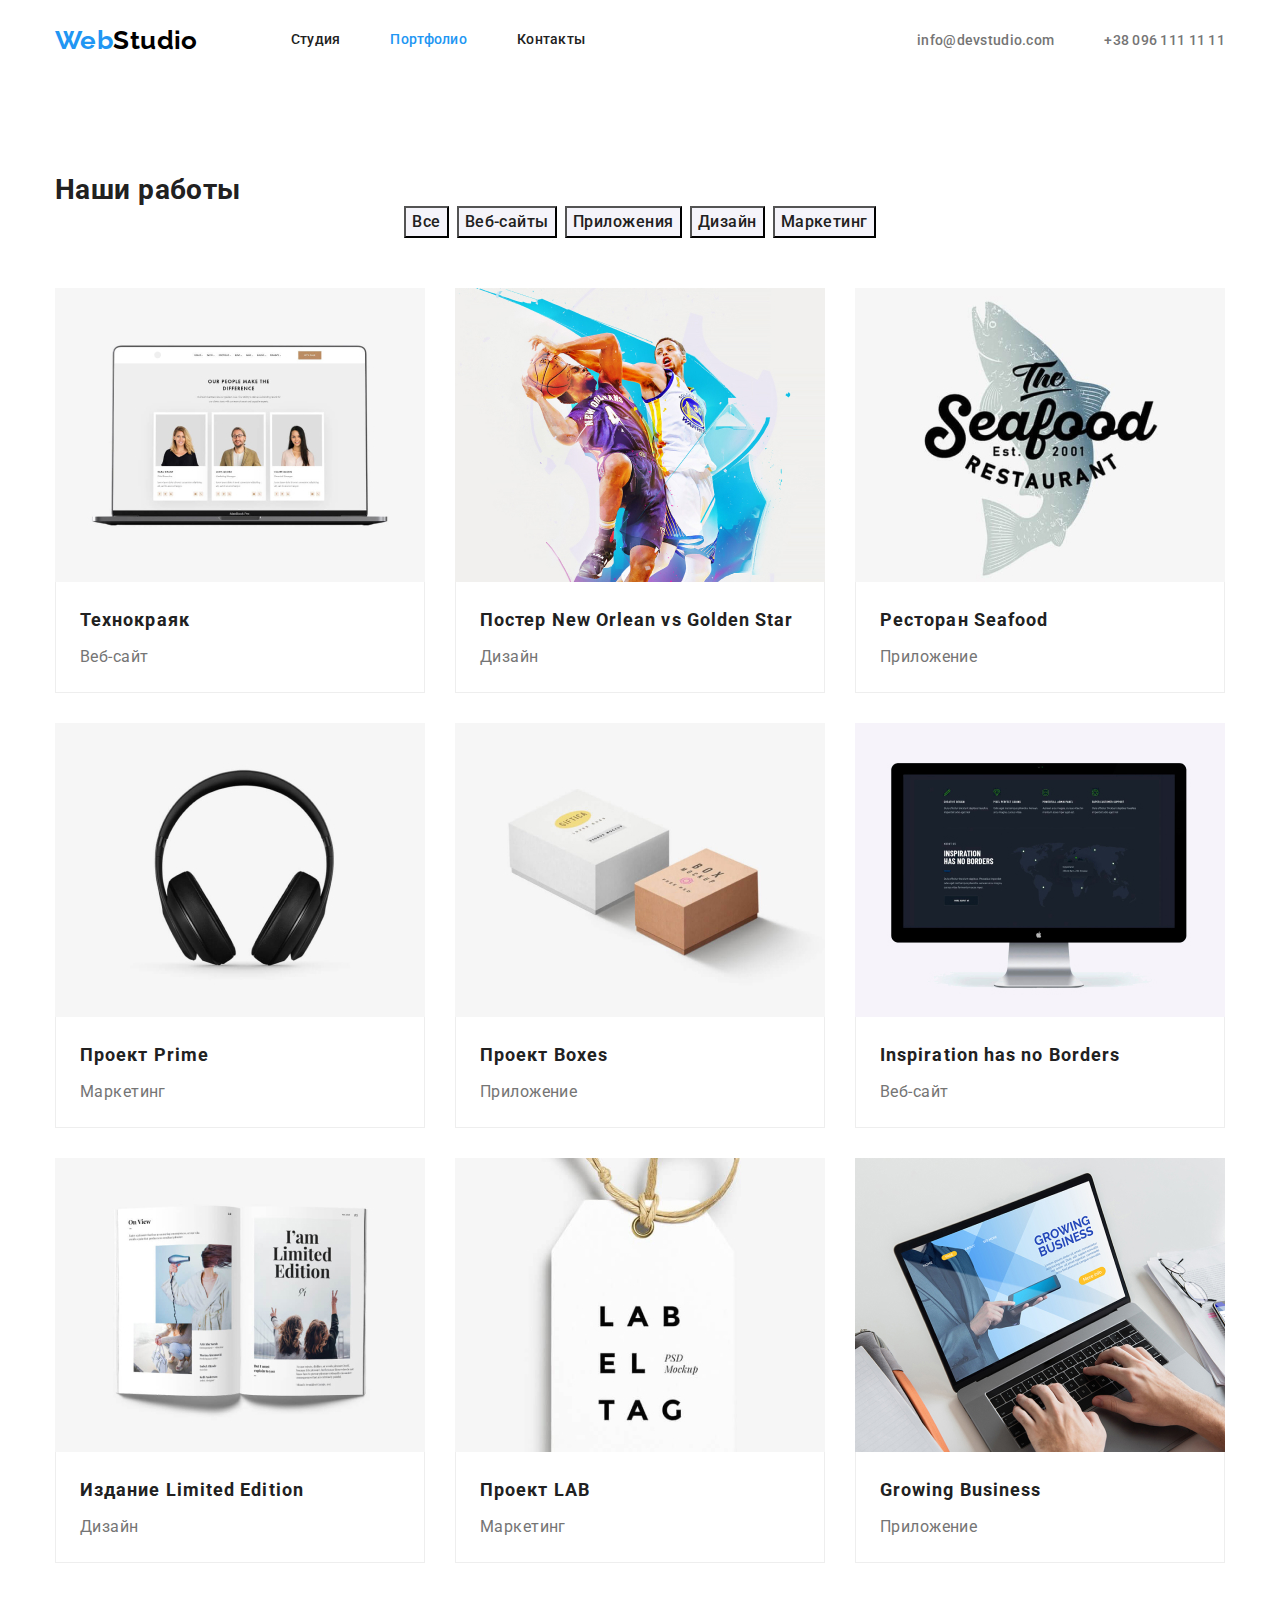
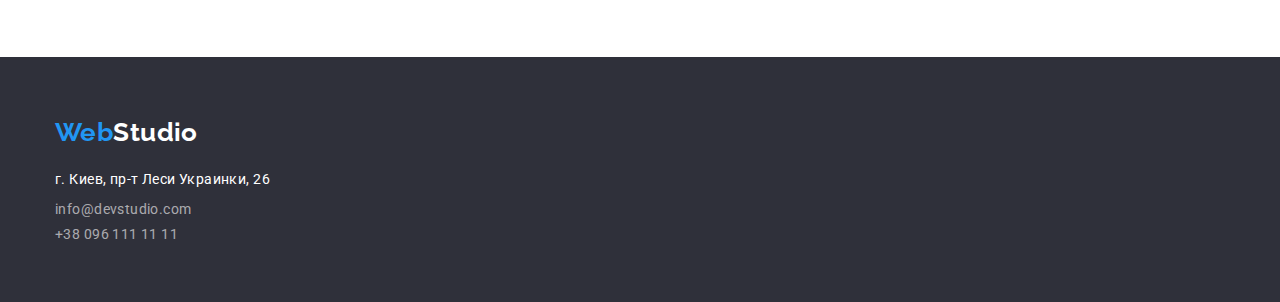
==== portfolio.html @ 912d9c5f "скопіювали файли" ====
<!DOCTYPE html>
<html lang="ru">
<head>
    <meta charset="UTF-8">
    <meta http-equiv="X-UA-Compatible" content="IE=edge">
    <meta name="viewport" content="width=device-width, initial-scale=1.0">
    <title>Портфолио</title>
    <link rel="preconnect" href="https://fonts.gstatic.com">
    <link href="https://fonts.googleapis.com/css2?family=Oleo+Script&family=Raleway:wght@700&family=Roboto:wght@400;500;700;900&display=swap" rel="stylesheet">   
    <link rel="stylesheet" href="https://cdnjs.cloudflare.com/ajax/libs/modern-normalize/1.0.0/modern-normalize.min.css">
    <link rel="stylesheet" href="./css/styles.css">
</head>
<body>
<!-- Шапка -->
  <header>
    <div class="container flex-header">
      <nav class="flex-nav">
        <a href="./index.html" class="logo">Web<span class="logo-black">Studio</span></a>
        <ul class="site-nav list">
          <li class="item"><a href="./index.html"class="link">Студия</a></li>
          <li class="item"><a href=""class="link active">Портфолио</a></li>
          <li class="item"><a href=""class="link">Контакты</a></li>
        </ul>
      </nav>
      
      <ul class="contact-list list">
        <li class="item"><a href="mailto:info@devstudio.com" class="link">info@devstudio.com</a> </li>
        <li class="item"><a href="tel:+380961111111" class="link">+38 096 111 11 11</a></li>
      </ul>
    </div>
  </header>
  <main>
<!-- Роботи -->
    <section class="section">
      <div class="container">
        <h1>Наши работы</h1>
        <ul class="list menu-list">
            <li class="item"><button type="button" class="button">Все</button></li>
            <li class="item"><button type="button" class="button">Веб-сайты</button></li>
            <li class="item"><button type="button" class="button">Приложения</button></li>
            <li class="item"><button type="button" class="button">Дизайн</button></li>
            <li class="item"><button type="button" class="button">Маркетинг</button></li>
        </ul>
        <ul class="list example-list">
            <li class="item">
                <img src="./img/img8.jpg" alt="лого" width="370" height="294">
                <div class="works">
                    <h2 class="example-title">Технокраяк</h2>
                    <p class="text">Веб-сайт</p>
                </div>
            </li>
            <li class="item">
                <img src="./img/img9.jpg" alt="лого" width="370" height="294">
                <div class="works">
                    <h2 class="example-title">Постер New Orlean vs Golden Star</h2>
                    <p class="text">Дизайн</p>
                </div>
            </li>
            <li class="item">
                <img src="./img/img10.jpg" alt="лого" width="370" height="294">
                <div class="works">
                    <h2 class="example-title">Ресторан Seafood</h2>
                    <p class="text">Приложение</p>
                </div>
            </li>
            <li class="item">
                <img src="./img/img11.jpg" alt="лого" width="370" height="294">
                <div class="works">
                    <h2 class="example-title">Проект Prime</h2>
                    <p class="text">Маркетинг</p>
                </div>    
            </li>
            <li class="item">
                <img src="./img/img12.jpg" alt="лого" width="370" height="294">
                <div class="works">
                    <h2 class="example-title">Проект Boxes</h2>
                    <p class="text">Приложение</p>
                </div>
            </li>
            <li class="item">
                <img src="./img/img13.jpg" alt="лого" width="370" height="294">
                <div class="works">
                    <h2 class="example-title">Inspiration has no Borders</h2>
                    <p class="text">Веб-сайт</p>
                </div>
            </li>
            <li class="item">
                <img src="./img/img14.jpg" alt="лого" width="370" height="294">
                <div class="works">
                    <h2 class="example-title">Издание Limited Edition</h2>
                    <p class="text">Дизайн</p>
                </div>
            </li>
            <li class="item">
                <img src="./img/img15.jpg" alt="лого" width="370" height="294">
                <div class="works">
                    <h2 class="example-title">Проект LAB</h2>
                    <p class="text">Маркетинг</p>
                </div>
            </li>
            <li class="item">
                <img src="./img/img16.jpg" alt="лого" width="370" height="294">
                <div class="works">
                    <h2 class="example-title">Growing Business</h2>
                    <p class="text">Приложение</p>
                </div>
            </li>
        </ul>      
      </div>
    </section>
  </main>
    <!-- Футер -->
    <footer class="footer">
        <div class="container">
        <a href="" class="logo">Web<span class="logo-white">Studio</span></a>
        <address class="adress">г. Киев, пр-т Леси Украинки, 26</address>
        <ul class="list contact">
          <li><a href="mailto:info@devstudio.com" class="contact-link">info@devstudio.com</a></li>
          <li><a href="tel:+380961111111" class="contact-link">+38 096 111 11 11</a></li>
        </ul>
      </div>
      </footer>
</body>
</html>
---- css/styles.css ----
/* колір основного тексту #212121 */
/* вторичний колір тексту #757575 */
/* білий #FFFFFF */
/* вторичний білий  rgba(255, 255, 255, 0.6); */
/* акцент #2196F3 */
/* основний колір фону #FFFFFF */
/* вторичний колір фону #F5F4FA */
/* колір фону героя і футера #2F303A */
/* колір рамки #EEEEEE */

html {
    box-sizing: border-box;
}


:root {
    --primary-text-color: #212121;
    --secondary-text-color: #757575;
    --accent: #2196F3;
    --primary-white-color: #FFFFFF;
    --secondary-white-color: rgba(255, 255, 255, 0.6);
    --primary-bg-color: #FFFFFF;
    --secondary-bg-color: #F5F4FA;
    --hero-bg-color: #2F303A;
    --black-color: #000000;
    --border-color: #EEEEEE;
}

body  {
    background-color: var(--primary-bg-color);
    color: var(--primary-text-color);

    font-family: Roboto, sans-serif;
    font-size: 14px;
    letter-spacing: 0.03em;
}

.list {
    list-style: none;
    padding: 0;
    margin: 0;
}

h1, h2, h3, h4, h5, h6 {
    margin-top: 0px;
    margin-bottom: 0px;
}

img{
    display: block;
    max-width: 100%;
    height: auto;
}

.container {
    width: 1200px;
    padding-left: 15px;
    padding-right: 15px;
    margin-left: auto;
    margin-right: auto;
}

/* HEADER */
.flex-header {
    display: flex;
    align-items: center;
}

.flex-nav {
    display: flex;
    align-items: center;
}

/* LOGO */

.logo  {
    color: var(--accent);

    font-family: Raleway, sans-serif;
    font-weight: 700;
    font-size: 26px;
    line-height: 1.19;
    text-decoration: none;
}

.logo-black {
    color: var(--black-color);
}
.logo-white {
    color: var(--primary-white-color);
}

/* nav */

.site-nav {
    display: flex;
    margin-left: 93px;

}


.site-nav .item:not(:last-child) {
    margin-right: 50px;
}

.site-nav .link {
    display: block;
    padding-top: 32px;
    padding-bottom: 32px;

    color: inherit;

    text-decoration: none;
    font-weight: 500;
    line-height: 1.14;
    letter-spacing: 0.02em;
}

.site-nav .link:hover, 
.site-nav .link:focus,
.site-nav .link.active {
    color: var(--accent);
}

.contact-list {
    display: flex;
    margin-left: auto;
}

.contact-list .item:not(:last-child) {
    margin-right: 50px;
}

.contact-list .link {
    color: var(--secondary-text-color);
    
    text-decoration: none;
    font-weight: 500;
    line-height: 1.14;
    letter-spacing: 0.02em;
}
.contact-list .link:hover,
.contact-list .link:focus {
    color: var(--accent);
}

/* hero */

.hero {
    background-color: var(--hero-bg-color);
    text-align: center;
    padding-top: 200px;
    padding-bottom: 200px;
}
    

.hero-title {
    margin-bottom: 36px;

    color: var(--primary-white-color);

    font-weight: 900;
    font-size: 44px;
    line-height: 1.36;
    letter-spacing: 0.06em;
    text-transform: uppercase;
}
    
.hero .hero-button {
    background-color: var(--accent);
    color: var(--primary-white-color);

    font-family: inherit;
    font-weight: 700;
    font-size: 16px;
    line-height: 1.87;
    text-align: center;
    letter-spacing: 0.06em;
}

/* section */

.section {
    padding-top: 94px;
    padding-bottom: 94px;
}

.section.sect-feature {
    padding-bottom: 0px;
}

.feature-list {
    display: flex;
}

.feature-list .item {
    flex-basis: 270px;
}

.feature-list .item:not(:last-child) {
    margin-right: 30px;
}

.feature-list .title {
    margin-bottom: 10px;

    font-size: inherit;
    font-weight: 700;
    line-height: 1.14;
    text-transform: uppercase;
}

.feature-list .text {
    margin-top: 0px;
    margin-bottom: 0px;
    
    color: var(--secondary-text-color);
    line-height: 1.71;
}

.section-title {
    margin-bottom: 50px;

    font-weight: 700;
    font-size: 36px;
    line-height: 1.17;
    text-align: center;
}

.action {
    display: flex;
}

.action .item:not(:last-child) {
    margin-right: 30px;
}

.team{
    background-color: var(--secondary-bg-color);
}

.team-list {
    display: flex;
}

.team-list .item:not(:last-child) {
    margin-right: 30px;
}

.team-list .member {
    padding-top: 30px;
    padding-bottom: 30px;

    background-color: var(--primary-bg-color);
}

.team-list .name {
    margin-bottom: 10px;

    font-weight: 500;
    font-size: 16px;
    line-height: 1.19;
    text-align: center;
}

.team-list .text {
    margin-top: 0px;
    margin-bottom: 0px;

    color: var(--secondary-text-color);

    font-size: 16px;
    line-height: 1.19;
    text-align: center;
}

/* footer */

.footer {
    padding-top: 60px;
    padding-bottom: 60px;

    background-color: var(--hero-bg-color);
}

.adress {
    margin-top: 20px;
    margin-bottom: 9px;

    color: var(--primary-white-color);

    font-family: Roboto;
    font-style: normal; 
    line-height: 1.71;
}


.contact > li+li {
    margin-top: 9px;
}
.contact .contact-link {
    color: var(--secondary-white-color);

    text-decoration: none;
}

.contact .contact-link:hover,
.contact .contact-link:focus {
    color: var(--accent);
}

/* -------- PORTFOLIO --------- */

.menu-list {
    display: flex;
    margin-bottom: 50px;
    justify-content: center;
}

.menu-list .item:not(:last-child) {
    margin-right: 8px;
}

.menu-list .button {
    background-color: var(--secondary-bg-color);
    color: inherit;

    font-family: inherit;
    font-weight: 500;
    font-size: 16px;
    line-height: 1.62;
    text-align: center;
    letter-spacing: 0.03em;
}

.menu-list .button:hover,
.menu-list .button:focus,
.menu-list .button:active{
    background-color: var(--accent);
    color: var(--primary-white-color);
}

.example-list {
    display: flex;
    flex-wrap: wrap;
    margin: -15px;
}

.example-list .item {
    flex-basis: 370 px;
    margin: 15px;
}

.example-list .works {
    padding-top: 20px;
    padding-bottom: 20px;
    padding-right: 24px;
    padding-left: 24px;

    border: 1px solid var(--border-color);
    border-top: transparent;
}

.example-list .example-title {
    
    margin-bottom: 4px;

    font-weight: 700;
    font-size: 18px;
    line-height: 2;
    letter-spacing: 0.06em;
}

.example-list .text {
    margin-top: 0;
    margin-bottom: 0;

    color: var(--secondary-text-color);

    font-size: 16px;
    line-height: 1.87;
}
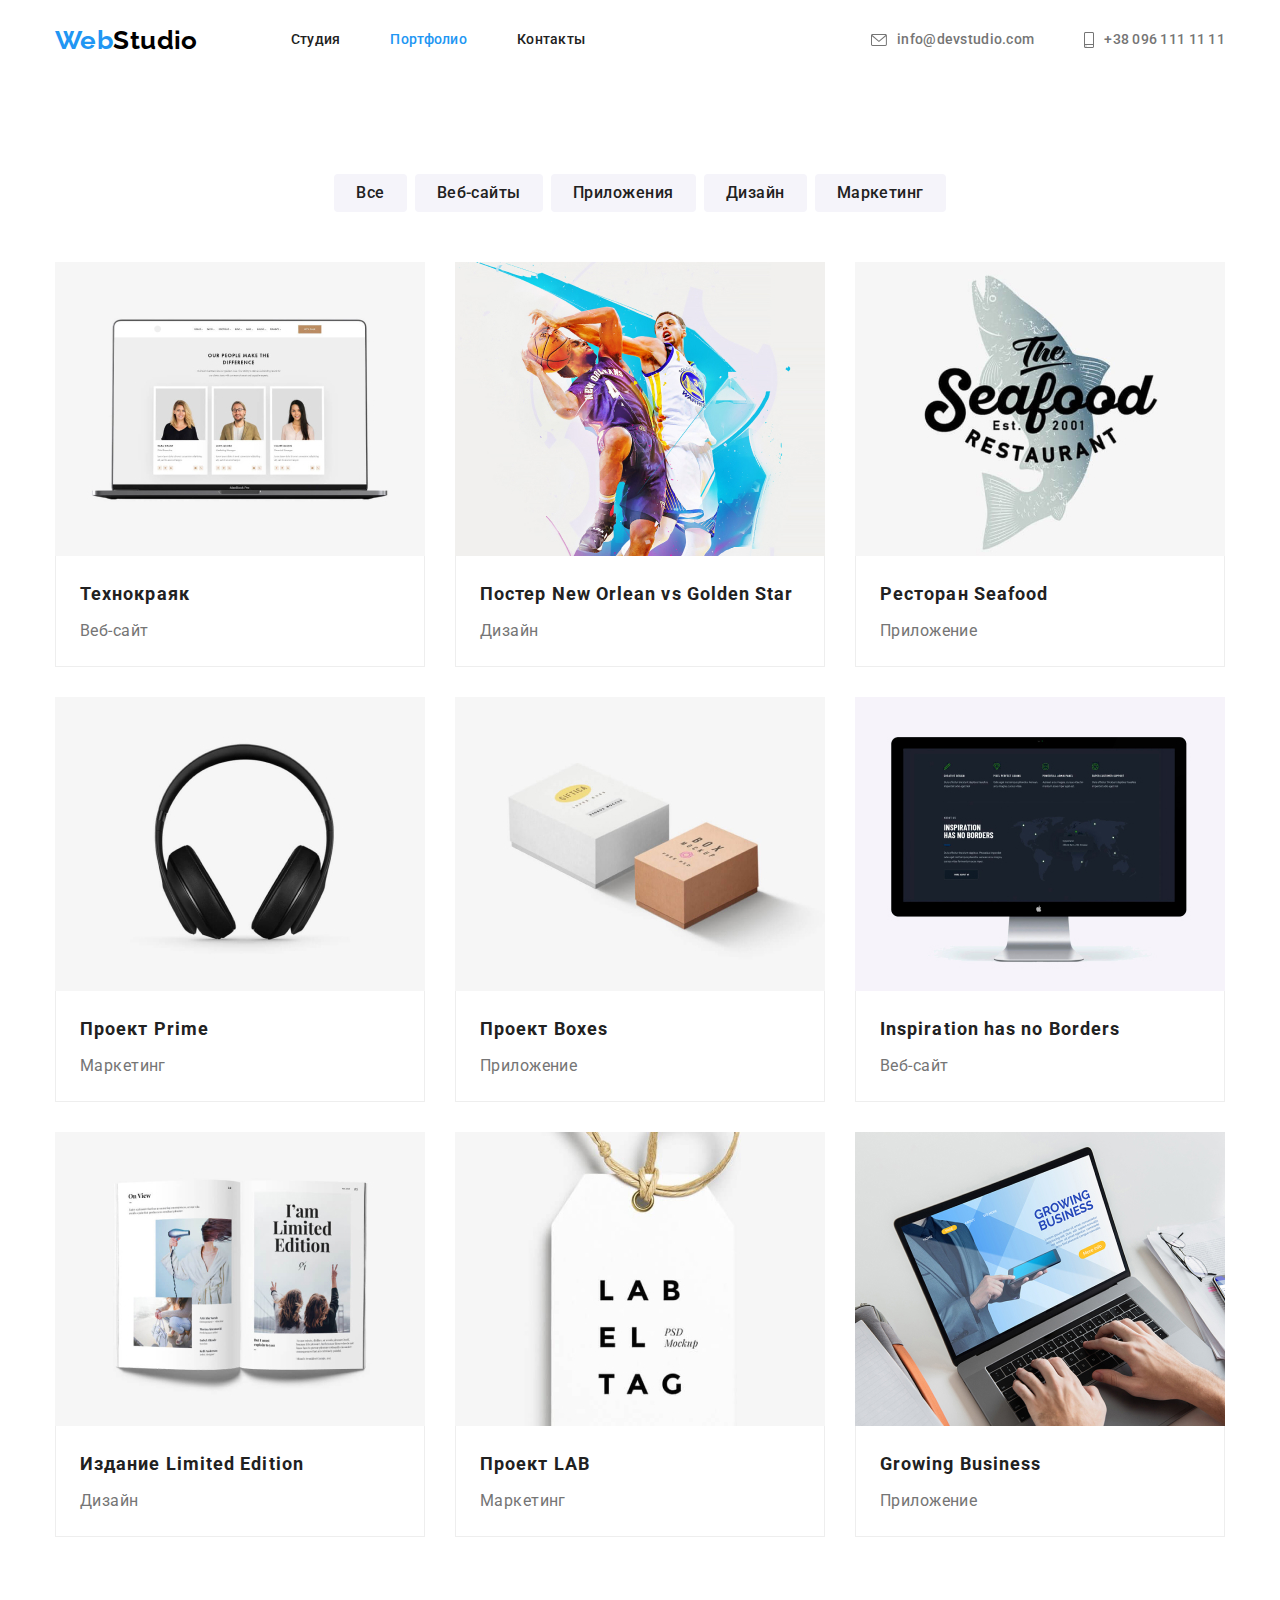
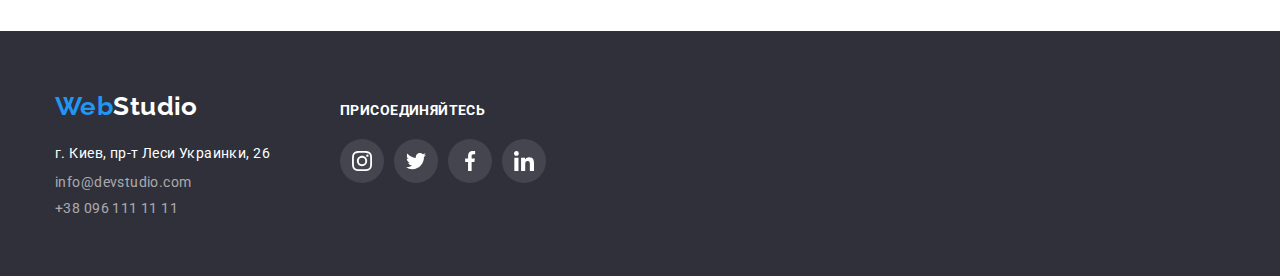
==== commit 98aa62cb: "завершила роботу з svg" ====
--- a/portfolio.html
+++ b/portfolio.html
@@ -12,28 +12,37 @@
 </head>
 <body>
 <!-- Шапка -->
-  <header>
+<header>
     <div class="container flex-header">
-      <nav class="flex-nav">
-        <a href="./index.html" class="logo">Web<span class="logo-black">Studio</span></a>
-        <ul class="site-nav list">
-          <li class="item"><a href="./index.html"class="link">Студия</a></li>
-          <li class="item"><a href=""class="link active">Портфолио</a></li>
-          <li class="item"><a href=""class="link">Контакты</a></li>
+        <nav class="flex-nav">
+          <a href="./index.html" class="logo">Web<span class="logo-black">Studio</span></a>
+          <ul class="site-nav list">
+              <li class="item"><a href="./index.html"class="link">Студия</a></li>
+              <li class="item"><a href=""class="link active">Портфолио</a></li>
+              <li class="item"><a href=""class="link">Контакты</a></li>
+          </ul>
+        </nav>
+      
+        <ul class="contact-list list">
+          <li class="item">
+            <a href="mailto:info@devstudio.com" class="link">
+              <svg class="icon-mail">
+                <use href="./img/sprite.svg#icon-envelope"></use>
+              </svg> info@devstudio.com
+            </a> 
+          </li>
+          <li class="item"><a href="tel:+380961111111" class="link">
+            <svg class="icon-phone">
+              <use href="./img/sprite.svg#icon-phone"></use>
+            </svg> +38 096 111 11 11</a></li>
         </ul>
-      </nav>
-      
-      <ul class="contact-list list">
-        <li class="item"><a href="mailto:info@devstudio.com" class="link">info@devstudio.com</a> </li>
-        <li class="item"><a href="tel:+380961111111" class="link">+38 096 111 11 11</a></li>
-      </ul>
     </div>
   </header>
   <main>
 <!-- Роботи -->
     <section class="section">
       <div class="container">
-        <h1>Наши работы</h1>
+        <h1 class="section-title-hidden">Наши работы</h1>
         <ul class="list menu-list">
             <li class="item"><button type="button" class="button">Все</button></li>
             <li class="item"><button type="button" class="button">Веб-сайты</button></li>
@@ -110,8 +119,9 @@
     </section>
   </main>
     <!-- Футер -->
-    <footer class="footer">
-        <div class="container">
+  <footer class="footer">
+    <div class="container flex-footer">
+      <div class="contact-blok">
         <a href="" class="logo">Web<span class="logo-white">Studio</span></a>
         <address class="adress">г. Киев, пр-т Леси Украинки, 26</address>
         <ul class="list contact">
@@ -119,6 +129,43 @@
           <li><a href="tel:+380961111111" class="contact-link">+38 096 111 11 11</a></li>
         </ul>
       </div>
-      </footer>
+      <div class="social-blok">
+        <h3 class="title-footer">Присоединяйтесь</h3>
+        <ul class="list footer-social">
+          <li class="item-social">
+            <a href="" class="footer-link">
+              <svg class="footer-icon">
+                <use href="./img/sprite.svg#icon-instagram"></use>
+              </svg>
+            </a>
+          </li>
+          <li class="item-social">
+            <a href="" class="footer-link">
+              <svg class="footer-icon">
+                <use href="./img/sprite.svg#icon-twitter"></use>
+              </svg>
+            </a>
+          </li>
+          <li class="item-social">
+            <a href="" class="footer-link">
+              <svg class="footer-icon">
+                <use href="./img/sprite.svg#icon-facebook"></use>
+              </svg>
+            </a>
+          </li>
+          <li class="item-social">
+            <a href="" class="footer-link">
+              <svg class="footer-icon">
+                <use href="./img/sprite.svg#icon-linkedin"></use>
+              </svg>
+            </a>
+          </li>
+        </ul>
+        <ul>
+          
+        </ul>
+      </div>
+  </div>
+  </footer>
 </body>
 </html>--- a/css/styles.css
+++ b/css/styles.css
@@ -7,6 +7,8 @@
 /* вторичний колір фону #F5F4FA */
 /* колір фону героя і футера #2F303A */
 /* колір рамки #EEEEEE */
+/* колір іконок соц мереж #AFB1B8 */
+/* колір фону іконок в футері rgba(255, 255, 255, 0.1); */
 
 html {
     box-sizing: border-box;
@@ -24,6 +26,8 @@
     --hero-bg-color: #2F303A;
     --black-color: #000000;
     --border-color: #EEEEEE;
+    --social-icon-color: #AFB1B8;
+    --bg-icon-color:  rgba(255, 255, 255, 0.1);
 }
 
 body  {
@@ -60,6 +64,12 @@
     margin-right: auto;
 }
 
+.section-title-hidden {
+    appearance: none;
+    opacity: 0;
+    position: absolute;
+}
+
 /* HEADER */
 .flex-header {
     display: flex;
@@ -132,6 +142,9 @@
 }
 
 .contact-list .link {
+    display: flex;
+    align-items: center;
+
     color: var(--secondary-text-color);
     
     text-decoration: none;
@@ -139,18 +152,52 @@
     line-height: 1.14;
     letter-spacing: 0.02em;
 }
+
+
+.icon-mail {
+    margin-right: 10px;
+    width: 16px;
+    height: 12px;
+    fill: var(--secondary-text-color);
+}
+
+.icon-phone {
+    margin-right: 10px;
+    width: 10px;
+    height: 16px;
+    fill: var(--secondary-text-color);
+}
+
 .contact-list .link:hover,
 .contact-list .link:focus {
     color: var(--accent);
 }
 
+.contact-list .link:hover > svg,
+.contact-list .link:focus > svg {
+    fill: var(--accent);
+}
 /* hero */
 
 .hero {
-    background-color: var(--hero-bg-color);
-    text-align: center;
+    max-width: 1600px;
+    height: 600px;
+    margin-right: auto;
+    margin-left: auto;
     padding-top: 200px;
     padding-bottom: 200px;
+    text-align: center;
+
+    background-color: var(--hero-bg-color);
+    background-image: linear-gradient( 
+        to right, 
+        rgba(47, 48, 58, 0.4), 
+        rgba(47, 48, 58, 0.4)
+      ), 
+      url(../img/Hero.jpg);
+    background-repeat: no-repeat;
+    background-position: center;
+    background-size: cover;
 }
     
 
@@ -167,6 +214,12 @@
 }
     
 .hero .hero-button {
+    padding: 0px;
+    width: 200px;
+    height: 50px;
+    border: none;
+    border-radius: 4px;
+
     background-color: var(--accent);
     color: var(--primary-white-color);
 
@@ -179,6 +232,7 @@
 }
 
 /* section */
+/* Особливості */
 
 .section {
     padding-top: 94px;
@@ -200,6 +254,21 @@
 .feature-list .item:not(:last-child) {
     margin-right: 30px;
 }
+
+.icon-bg {
+    margin-bottom: 30px;
+    width: 270px;
+    height: 120px;
+    background-color: var(--secondary-bg-color);
+    padding-top: 25px;
+    padding-bottom: 25px;
+    text-align: center;
+} 
+ 
+.icon-feature {
+width: 70px;
+height: 70px;
+} 
 
 .feature-list .title {
     margin-bottom: 10px;
@@ -235,12 +304,20 @@
     margin-right: 30px;
 }
 
+/* Команда */
+
 .team{
     background-color: var(--secondary-bg-color);
 }
 
 .team-list {
     display: flex;
+    padding-bottom: 30px;
+}
+
+.team-list .item {
+    box-shadow: 0px 1px 3px rgba(0, 0, 0, 0.12), 0px 1px 1px rgba(0, 0, 0, 0.14), 0px 2px 1px rgba(0, 0, 0, 0.2);
+    border-radius: 0px 0px 4px 4px;    
 }
 
 .team-list .item:not(:last-child) {
@@ -274,6 +351,81 @@
     text-align: center;
 }
 
+/* icon team */
+.social-list {
+    display: flex;
+    justify-content: center;
+    margin-top: 16px;
+}
+
+.link-item:not(:last-child)  {
+    margin-right: 10px;
+}
+
+.social-link {
+    display: inline-block;
+    padding: 12px;
+    width: 44px;
+    height: 44px;
+    border-radius: 50%;
+}
+
+.social-icon {
+    fill: var(--social-icon-color);
+    width: 20px;
+    height: 20px;
+
+}
+
+.social-link:hover,
+.social-link:focus {
+    background-color: var(--accent);
+}
+
+.social-link:hover > svg,
+.social-link:focus > svg {
+    fill: var(--primary-white-color);
+}
+
+/* Постійні клієнти */
+.client-list {
+    display: flex;
+    justify-content: center;
+}
+
+.client-logo:not(:last-child)  {
+    margin-right: 30px;
+}
+
+.client-link {
+    display: inline-block;
+    padding-top: 16px;
+    padding-bottom: 16px;
+    width: 170px;
+    height: 92px;
+    border: 1px solid var(--social-icon-color);
+    box-sizing: border-box;
+    border-radius: 4px;
+    text-align: center;
+    
+}
+
+.client-icon {
+    width: 106px;
+    height: 60px;
+    fill: var(--social-icon-color);
+}
+
+.client-link:hover > svg,
+.client-link:focus > svg {
+    fill: var(--accent);
+}
+
+.client-link:hover,
+.client-link:focus{
+    border-color: var(--accent);
+}
+
 /* footer */
 
 .footer {
@@ -309,6 +461,54 @@
     color: var(--accent);
 }
 
+.title-footer {
+    font-size: inherit;
+    font-weight: 700;
+    line-height: 1.14;
+    text-transform: uppercase;
+    color: var(--primary-white-color);
+}
+
+.flex-footer {
+    display: flex;
+    align-items: baseline;
+}
+
+.social-blok {
+    margin-left: 70px;
+
+}
+
+.footer-social {
+    display: flex;
+    margin-top: 20px;
+    justify-content: center;
+}
+
+.item-social:not(:last-child)  {
+    margin-right: 10px;
+}
+
+.footer-link {
+    display: inline-block;
+    padding: 12px;
+    width: 44px;
+    height: 44px;
+    border-radius: 50%;
+    background-color: var(--bg-icon-color);
+}
+
+.footer-icon {
+    width: 20px;
+    height: 20px;
+    fill: var(--primary-white-color);
+}
+
+.footer-link:hover,
+.footer-link:focus {
+background-color: var(--accent);
+}
+
 /* -------- PORTFOLIO --------- */
 
 .menu-list {
@@ -322,8 +522,13 @@
 }
 
 .menu-list .button {
+    padding: 6px 22px;
+    border: none;
+    border-radius: 4px;
     background-color: var(--secondary-bg-color);
     color: inherit;
+
+    
 
     font-family: inherit;
     font-weight: 500;
@@ -338,6 +543,7 @@
 .menu-list .button:active{
     background-color: var(--accent);
     color: var(--primary-white-color);
+    box-shadow: 0px 3px 1px rgba(0, 0, 0, 0.1), 0px 1px 2px rgba(0, 0, 0, 0.08), 0px 2px 2px rgba(0, 0, 0, 0.12);
 }
 
 .example-list {
@@ -349,6 +555,12 @@
 .example-list .item {
     flex-basis: 370 px;
     margin: 15px;
+}
+
+.example-list .item:hover,
+.example-list .item:focus{
+    box-shadow: 0px 1px 1px rgba(0, 0, 0, 0.12), 0px 4px 4px rgba(0, 0, 0, 0.06), 1px 4px 6px rgba(0, 0, 0, 0.16);
+
 }
 
 .example-list .works {
